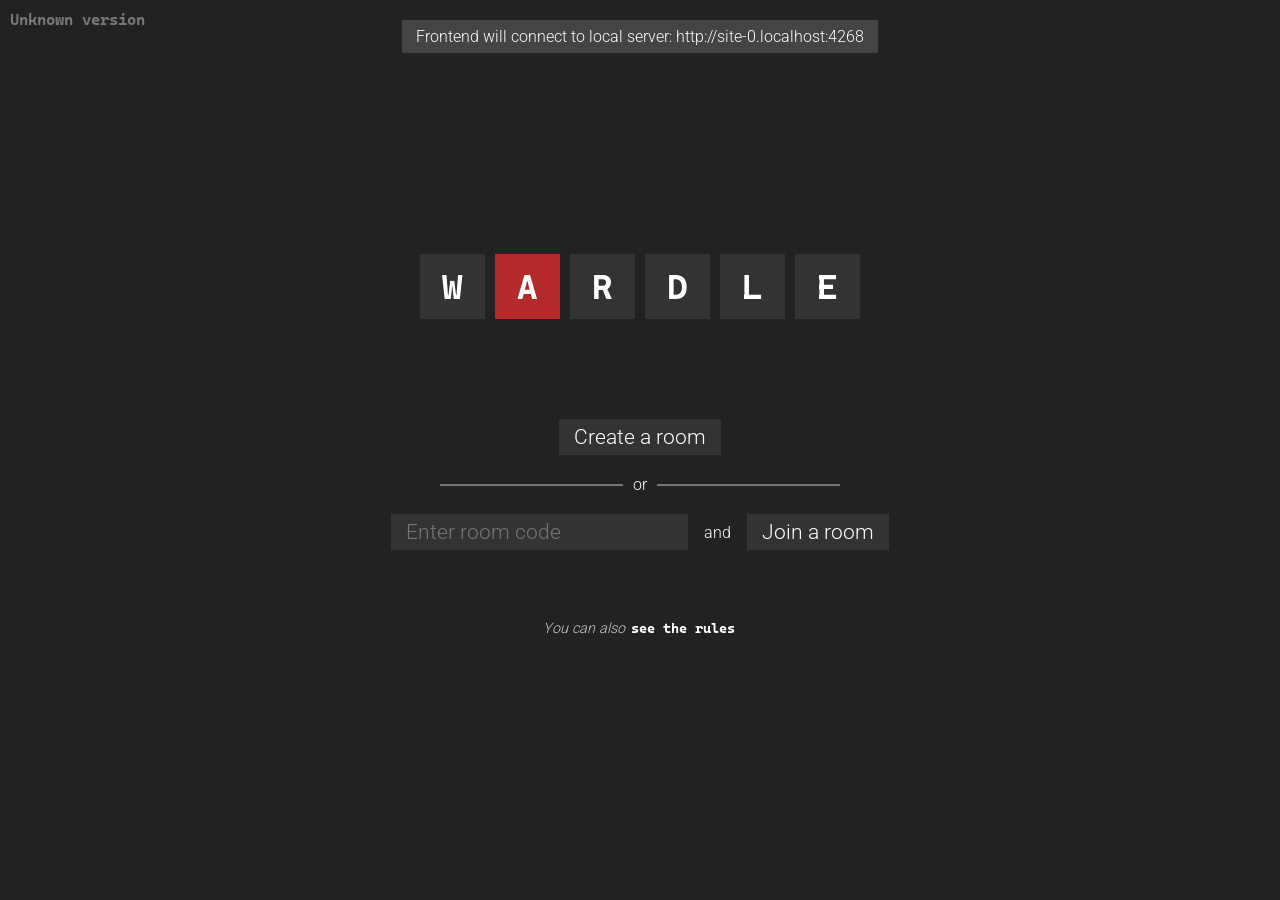
==== client/index.html @ 45e65b8f "Options style fixes" ====
<!DOCTYPE html>
<html>
  <head>
    <meta charset="utf-8">
    <title>Wardle</title>
    <link rel="stylesheet" href="main.css">
    <meta name="viewport" content="initial-scale=0.8,user-scalable=0">
    <script src="util.js" defer="defer"></script>
    <script src="panels.js" defer="defer"></script>
    <script src="toast.js" defer="defer"></script>
    <script src="grid.js" defer="defer"></script>
    <script src="keyboard.js" defer="defer"></script>
    <script src="options.js" defer="defer"></script>
    <script src="index.js" defer="defer"></script>
    
    <link rel="icon" type="image/png" href="images/icon_64.png">

    <meta id="document-title-normal" content="Wardle">
    <meta id="document-title-action-required" content="Action required! - Wardle">
  </head>
  <body>
    <div id="toasts-container">
      <div class="toast error" id="toast-disconnected">
        Connection lost!<!-- Connection perdue ! -->
      </div>
      <div class="toast error" id="room-creation-failed">
        Couldn't create room. Maybe the server is dead. <!-- Impossible de créer une salle. Le serveur est peut-être mort. -->
      </div>
      <div class="toast error" id="room-join-failed">
        Couldn't join room. Make sure the code is correct. <!-- Impossible de rejoindre la salle. Assurer vous que le code est correct. -->
      </div>
      <div class="toast" id="room-reconnected">
        Connected again! <!-- Connexion rétablie ! -->
      </div>
      <div class="toast" id="toast-invalid-word">
        Invalid word! <!-- Mot invalide ! -->
      </div>
      <div class="toast" id="toast-test">
        Test toast message.
      </div>
      <div class="toast error" id="toast-connection-fail">
        Couldn't create a connection. I have no idea what could cause this... <!-- Impossibe d'établir la connexion. Aucune idée de comment ça peut arriver... -->
      </div>
      <div class="toast" id="toast-too-late">
        Too late!<!-- Trop tard ! -->
      </div>
    </div>

    <!-- Connection menu -->
    <div class="panel no-animation" id="start-panel">
      <div class="logo">
        <div class="word-grid-cell-container">
          <div class="word-grid-cell hint-none" id="logo-0">
            <span class="word-grid-label">W</span>
          </div>
        </div>
        <div class="word-grid-cell-container">
          <div class="word-grid-cell hint-red" id="logo-1">
            <span class="word-grid-label">A</span>
          </div>
        </div>
        <div class="word-grid-cell-container">
          <div class="word-grid-cell hint-none" id="logo-2">
            <span class="word-grid-label">R</span>
          </div>
        </div>
        <div class="word-grid-cell-container">
          <div class="word-grid-cell hint-none" id="logo-3">
            <span class="word-grid-label">D</span>
          </div>
        </div>
        <div class="word-grid-cell-container">
          <div class="word-grid-cell hint-none" id="logo-4">
            <span class="word-grid-label">L</span>
          </div>
        </div>
        <div class="word-grid-cell-container">
          <div class="word-grid-cell hint-none" id="logo-5">
            <span class="word-grid-label">E</span>
          </div>
        </div>

      </div>

      <div class="flex-col" id="start-options">
        
        <button id="create-room-btn">
          Create a room<!-- Créer une salle -->
        </button>
        <span class="sep-text">or<!-- ou --></span>
        
        <div class="flex-row" id="join-room-row">
          <input id="join-room-code" placeholder="Enter room code"> <span class="text-margins">and <!-- et --></span>
          
          <button id="join-room-btn">
            Join a room <!-- Rejoindre une salle -->
          </button>
        </div>
        
        <div class="margin"></div>

        <span>
          <span class="small-text">You can also<!-- Vous pouvez aussi --></span>

          <button class="small-text link-button" id="show-rules-btn">
            see the rules <!-- voir les règles -->
          </button>
        </span>
      </div>

      <div id="version">
        Unknown version<!-- Version 1.0 -->
      </div>
    </div>

    <!-- Waiting menu for the host -->
    <div class="panel" id="wait-panel">
      <span class="room-code-label">Here's your room code:<!-- Voici votre code de salle : --></span>
      <span id="room-code"></span>
      <span class="room-code-clipboard-hint">It has already been put in your clipboard!<!-- Il est déjà dans votre presse-papier ! --></span>
      <div id="options-container">
        <span class="options-title">Game options<!-- Options de jeu --></span>
        <div id="options-container-inner">

        </div>
      </div>
      <span id="host-waiting-other-hint" class="waiting-player-hint">Waiting for another player to join...<!-- En attente d'un adversaire... --></span>
      <button id="host-ready-btn">Ready to start<!-- Prêt --></button>
      <button id="host-cancel-btn" class="link-button gray">Cancel<!-- Annuler --></button>
    </div>

    <!-- Waiting menu for the other player -->
    <div class="panel" id="wait-other">
      <span class="waiting-player-hint">Waiting for the host player to be ready...<!-- En attente de l'hôte... --></span>
      <button id="other-wait-cancel-btn" class="link-button gray">Cancel <!-- Annuler --></button>
    </div>

    <!-- Game screen -->
    <div class="panel" id="game-panel">
      <span id="ingame-room-code-container">Room code: <span id="ingame-room-code">...</span></span>
      <div id="timer">
        99
      </div>
      <div id="game-hint">
        <div id="game-hint-enter-word">Enter a word<!-- Entrez un mot --></div>
        <div id="game-hint-wait">Wait for the other player...<!-- En attente de l'adversaire... --></div>
        <div id="game-hint-sabotage">Sabotage a letter<!-- Sabotez une lettre --></div>
        <div id="hint-win">Congratulations!<!-- Félicitations ! --></div>
        <div id="hint-both-win">Congratulations!<!-- Félicitations ! --></div>
        <div id="hint-loose">Too bad!<!-- Dommage ! --></div>
        <div id="hint-loose-solution">Too bad! The word was <!-- Dommage ! Le mot était --><span id="solution-hint">XXXXX</span></div>
      </div>
      <div id="game-hint-2">
        <div id="game-hint-restart">Press enter to start a new game<!-- Appuyez sur entrer pour recommencer--></div>
        <div id="game-hint-restart-wait">Wait for the other player to also restart...<!-- En attente de l'adversaire pour recommencer... --></div>
        <div id="game-hint-other-done">The other player is waiting for you<!-- Votre adversaire vous attend --></div>
      </div>
      <div id="grids-scroll-area">
        <div class="flex-row" id="grids-container">
          <div class="word-grid" id="left-grid">
            
          </div>
          <div class="word-grid" id="right-grid">
            
          </div>
        </div>
      </div>
      <div id="keyboard">
        <!-- Populated by PopulateKeyboard() -->
      </div>
      <div id="key-enter" class="keyboard-enter"> <!-- Enter key template for PopulateKeyboard() -->
        <img id="icon-enter" class="keyboard-icon" src="images/enter.svg"/>
        <img id="icon-restart" class="keyboard-icon" src="images/restart.svg"/>
      </div>
      <div id="key-backspace" class="keyboard-backspace"> <!-- Backspace key template for PopulateKeyboard() -->
        <img id="icon-backspace" class="keyboard-icon" src="images/backspace.svg"/>
        <img id="icon-restart-options" class="keyboard-icon" src="images/options.svg"/>
      </div>
    </div>

    <!-- Changing options between two games -->
    <div class="panel" id="option-change-panel">
      <div id="options-change-container">
        <span class="options-title">Game options<!-- Options de jeu --></span>
        <div id="options-change-container-inner">
        </div>
      </div>
      <span id="option-change-waiting-other-hint" class="waiting-player-hint">Waiting for the other player...<!-- En attente de l'adversaire... --></span>
      <button id="option-change-ready-btn">Ready to start<!-- Prêt --></button>
    </div>
    
    <!-- Options readonly view -->
    <div class="panel" id="option-quick-view">
      <span class="game-start-hint">The game is about to start!</span>
      <div id="options-readonly-container">
        <span class="options-title">Game options<!-- Options de jeu --></span>
        <div id="options-readonly-container-inner">
        </div>
      </div>
    </div>


    <!-- Game rules -->
    <div class="panel" id="game-rules-panel">
      <div class="flex-row flex-column-when-screen-too-small">
        <div class="rules-example">
          <div class="word-grid-cell-container">
            <div class="word-grid-cell hint-none" id="logo-0">
              <span class="word-grid-label">W</span>
            </div>
          </div>
          <div class="word-grid-cell-container">
            <div class="word-grid-cell hint-red" id="logo-1">
              <span class="word-grid-label">A</span>
            </div>
          </div>
          <div class="word-grid-cell-container">
            <div class="word-grid-cell hint-none" id="logo-2">
              <span class="word-grid-label">R</span>
            </div>
          </div>
          <div class="word-grid-cell-container">
            <div class="word-grid-cell hint-none" id="logo-3">
              <span class="word-grid-label">D</span>
            </div>
          </div>
          <div class="word-grid-cell-container">
            <div class="word-grid-cell hint-none" id="logo-4">
              <span class="word-grid-label">L</span>
            </div>
          </div>
          <div class="word-grid-cell-container">
            <div class="word-grid-cell hint-none" id="logo-5">
              <span class="word-grid-label">E</span>
            </div>
          </div>
        </div>

        <span class="rules-title">game rules</span>
        <!--<span class="rules-title">Règles du jeu</span>-->
      </div>

      <div class="rules-container">
      <p>
        This game is just like New York Times' <a class="link-button" href="https://www.nytimes.com/games/wordle/index.html">Wordle</a>, but in multiplayer.
      </p>

      <h2>
        Guess...
      </h2>

      <p>
        You and your opponent have to guess the same secret word. To gain clues, enter an existing 5-letter word each turn, while your opponent does the same. You have 6 turns to guess the word.
      </p>

      <h2>
        ... sabotage...
      </h2>

      <p>
        Then, sabotage one letter in your opponent's word. They will not have any information on the letter you choose.
      </p>

      <h2>
        ... and get hints.
      </h2>

      <p>
        Finally, you see hints for your word. Each color has a specific meaning: <br/>
      </p>
      <div class="rules-example">
        <div class="word-grid-cell-container">
          <div class="word-grid-cell hint-green" id="logo-0">
            <span class="word-grid-label">R</span>
          </div>
        </div>
        <div class="word-grid-cell-container">
          <div class="word-grid-cell hint-none" id="logo-1">
            <span class="word-grid-label">U</span>
          </div>
        </div>
        <div class="word-grid-cell-container">
          <div class="word-grid-cell hint-red" id="logo-2">
            <span class="word-grid-label">L</span>
          </div>
        </div>
        <div class="word-grid-cell-container">
          <div class="word-grid-cell hint-yellow" id="logo-3">
            <span class="word-grid-label">E</span>
          </div>
        </div>
        <div class="word-grid-cell-container">
          <div class="word-grid-cell hint-none" id="logo-4">
            <span class="word-grid-label">S</span>
          </div>
        </div>
      </div>
      <ul>
        <li>Here, the letter <span class="rule-letter">R</span> is in the secret word and is in the correct spot.</li>
        <li>The letter <span class="rule-letter">E</span> is in the secret word, but in the wrong spot.</li>
        <li>The letter <span class="rule-letter">L</span> has been sabotaged by your opponent. It may or may not be in the word.</li>
        <li>The other letters are not in the secret word.</li>
      </ul>
      </div>

      <!-- VERSION FRANCAIS DES RÈGLES
      
      <div class="rules-container">
      <p>
        Ce jeu fonctionne comme le <a class="link-button" href="https://www.nytimes.com/games/wordle/index.html">Wordle</a> du New York Times, mais en multijoueur.
      </p>

      <p>
        Vous et votre adversaire devez deviner un même mot secret. Celui qui y arrivera en premier remportera la partie. Pour obtenir des indices, vous entrez des mots existants de 5 lettres pendant chacun des 6 tours de jeu, en même temps que votre adversaire.
      </p>

      <p>
        Ensuite sabotez une lettre de votre adversaire. À la fin du tour, aucune information ne sera disponible sur la lettre que vous choisissez.
      </p>

      <p>
        Si vous jouez avec un timer, une fois qu'un joueur a fait son action (choisis son mot ou la lettre à saboter), l'autre a un temps limité pour faire la sienne. Si un joueur n'a plus de temps, une action (plutôt) aléatoire sera choisie pour lui.
      </p>

      <p>
        Enfin, vous voyez les indices pour votre mot. Chaque couleur à une signification particulière : <br/>
      </p>
      <div class="rules-example">
        <div class="word-grid-cell-container">
          <div class="word-grid-cell hint-green" id="logo-0">
            <span class="word-grid-label">R</span>
          </div>
        </div>
        <div class="word-grid-cell-container">
          <div class="word-grid-cell hint-none" id="logo-1">
            <span class="word-grid-label">U</span>
          </div>
        </div>
        <div class="word-grid-cell-container">
          <div class="word-grid-cell hint-red" id="logo-2">
            <span class="word-grid-label">L</span>
          </div>
        </div>
        <div class="word-grid-cell-container">
          <div class="word-grid-cell hint-yellow" id="logo-3">
            <span class="word-grid-label">E</span>
          </div>
        </div>
        <div class="word-grid-cell-container">
          <div class="word-grid-cell hint-none" id="logo-4">
            <span class="word-grid-label">S</span>
          </div>
        </div>
      </div>
      <ul>
        <li>Ici, la lettre <span class="rule-letter">R</span> est dans le mot secret, à cette place.</li>
        <li>La lettre <span class="rule-letter">E</span> est dans le mot secret, mais n'est pas à cette place.</li>
        <li>Votre adversaire a saboté la lettre <span class="rule-letter">L</span>. Vous n'avez pas d'information sur cette lettre. Elle peut être dans le mot secret, ou pas, à cette place, ou pas. Après, peut-être que votre adversaire n'a pas saboté cette lettre au hasard...</li>
        <li>Les autres lettres ne sont pas dans le mot secret.</li>
      </ul>
      </div>
      
      -->

      <button id="rules-done-btn">
        OK
      </button>
        
    </div>

    <div id="loading-screen">
      <span>
        Loading... <!-- Chargement... -->
      </span>
    </div>
  </body>
</html>
---- client/main.css ----
* {
    --bg: #222;
    --bg-l: #2a2a2a;
    --bg-ll: #333;
    --bg-lll: #444;

    --prim: #b42a2a;

    --hint-green: #538d4e;
    --hint-yellow: #b59f3b;
    --hint-red: #b42a2a;

    --sabotage-clickable: #b64343;

    --txt: #fff;
    --txt-d: #ccc;
    --txt-dd: #777;

    --keyboard-no-hint: #444;
    --hint-gray-keyboard: #2b2b2b;
    --hint-gray-keyboard-text: #fff;

    box-sizing: border-box;

    font-family: roboto;
}

body {
    overflow: hidden;
    margin: 0;
    color: var(--txt);
}

body, .panel {
    background-color: var(--bg);
}

.panel {
    position: absolute;
    width: 100vw;
    height: 100vh;
    left: 0;
    top: 0;

    z-index: -10;

    display: flex;
    flex-direction: column;
    align-items: center;
    justify-content: center;

    animation: panel-appear 500ms cubic-bezier(0.83, 0, 0.263, 1.006) 0s 1 forwards;
}

.no-animation {
    animation: none !important;
}

*::selection {
    background-color: var(--prim);
}

button, input, select {
    background-color: var(--bg-ll);
    border: 0;
    color: white;
    padding: 6px 15px;
    font-size: 1.3em;
    cursor: pointer;

    transition: 200ms;
}

*:focus-visible {
    outline: 4px solid var(--prim);
    border: none;
}

button:hover {
    transform: scale(1.1);
}

button.connecting {
    opacity: 0.5;
    color: transparent;
    position: relative;
}

button.connecting::after {
    content: "Connecting...";
    color: var(--txt-d);
    display: block;
    position: absolute;
    width: 100%;
    left: 0;
    top: 50%;
    transform: translate(0, -50%);
    text-align: center;
    line-height: 100%;
}

.hidden {
    display: none !important;
}

.sep-text {
    position: relative;
    display: block;
    margin: 20px;
    color: var(--txt);
    text-align: center;
    background-color: var(--bg);
    padding: 0 10px;
}

.sep-text::before {
    content: " ";
    display: block;
    width: 400px;
    height: 2px;
    background-color: var(--txt-dd);
    position: absolute;
    top: calc(50% - 1px);
    left: calc(-200px + 50%);
    z-index: -5;
}

.margin {
    width: 60px;
    height: 60px;
}

.small-text {
    font-size: 0.9em;
    color: var(--txt-d);
    font-style: italic;
}

.link-button {
    color: white;
    margin: 10px 2px;
    background-color: transparent;
    display: inline;
    padding: 0;
    text-decoration: none;
    font-family: cascadia;
    font-style: normal;
}

.link-button:hover {
    transform: none;
    text-decoration: underline;
}

.link-button.gray {
    color: var(--txt-dd);
    font-size: 1.0em;
}

.flex-col {
    display: flex;
    flex-direction: column;
    align-items: center;
    justify-content: center;
}

.flex-row {
    display: flex;
    flex-direction: row;
    align-items: center;
    justify-content: center;
}

.text-margins {
    margin-left: 1em;
    margin-right: 1em;
}

#room-code {
    margin: 10px;
    font-size: 4em;
    font-family: cascadia;
}

.room-code-clipboard-hint {
    color: var(--txt-d);
    font-style: italic;
    font-size: 0.9em;
}

.waiting-player-hint {
    color: var(--txt-d);
    font-size: 1.5em;
}

.room-join-error {
    color: #e24e4e;
    margin-top: 40px;
}

#game-hint {
    font-size: 1.7em;
    text-align: center;
    height: 40px;
}

#game-hint-2 {
    font-size: 1em;
    text-align: center;
    color: var(--txt-d);
    font-style: italic;
    height: 30px;
}

#solution-hint {
    font-family: cascadia;
}

.sub-hidden {
    display: none;
}

.logo {
    display: flex;
    flex-direction: row;
    gap: 10px;
    align-items: center;
    justify-content: center;
    margin-bottom: 100px;
}

.logo .word-grid-cell {
    opacity: 0;
}

.logo .word-grid-cell.animate-hint {
    opacity: 1;
}

.rules-example {
    display: flex;
    flex-direction: row;
    gap: 8px;
    align-items: center;
    justify-content: center;
    margin: 0px;
}

#loading-screen {
    width: 100%;
    height: 100%;
    position: absolute;
    z-index: 10000;
    background-color: var(--bg);

    display: flex;
    align-items: center;
    justify-content: center;
}

#loading-screen span {
    font-size: 3em;
    color: var(--txt-d);
}

#start-options.animate {
    animation: start-options-animation 500ms ease 0s 1 forwards;
}

@keyframes start-options-animation {
    0% {
        margin-top: 150px;
        opacity: 0;
    }
    100% {
        opacity: 1;
    }
}

#version {
    position: absolute;
    left: 10px;
    top: 10px;
    color: var(--txt-dd);
    font-family: cascadia;
}

#timer {
    font-size: 2em;
    font-family: cascadia;
    height: 40px;
}

.rules-title {
    font-size: 2em;
    font-family: cascadia;
    margin: 20px 0 20px 20px;
}

.rule-letter {
    font-family: cascadia;
    display: inline;
}

.rules-container {
    align-items: start;
    max-width: 500px;
    text-align: justify;
    margin: 0 20px;
}

#host-cancel-btn, #other-wait-cancel-btn {
    margin-top: 20px;
}

#leave-confirmation-panel {
    gap: 10px;
}

#ingame-room-code-container {
    font-size: 0.9em;
    color: var(--txt-dd);
    position: absolute;
    left: 5px;
    top: 5px;
}

#ingame-room-code {
    font-family: cascadia;
}

@keyframes panel-appear {
    0% {
        transform: translateY(100px);
        opacity: 0;
    }
    70% {
        opacity: 1;
    }
    100% {
        transform: none;
    }
}

/* WORD GRID */

.word-grid {
    display: grid;
    grid-template-columns: repeat(5, auto);
    gap: 5px;
    margin: 30px 50px 50px 50px;

    transition: 200ms;
}

.word-grid.inactive {
    opacity: 0.6;
}

.word-grid-cell {
    width: 70px;
    height: 70px;
    display: flex;
    justify-content: center;
    align-items: center;
}

.word-grid-cell.empty {
    border: 2px solid var(--bg-ll);
}

.word-grid-cell.typed-unchecked {
    border: 2px solid var(--bg-lll);
}

.word-grid-cell.hint-green {
    background-color: var(--hint-green);
}

.word-grid-cell.hint-yellow {
    background-color: var(--hint-yellow);
}

.word-grid-cell.hint-red {
    background-color: var(--hint-red);
}

.word-grid-cell.hint-none {
    background-color: var(--bg-ll);
}

.word-grid-cell.sabotage-target {
    border-color: var(--hint-red);
    transition: 150ms;
}
.word-grid-cell.sabotage-target:hover {
    border-width: 6px;
}

.word-grid-label {
    font-size: 2.2em;
    pointer-events: none;
    user-select: none;
    font-family: cascadia;
}

.word-grid-cell.animate-type {
    animation: word-grid-type 100ms ease 0s 1 forwards;
}
.word-grid-cell.animate-hint {
    animation: word-grid-hint 200ms ease 0s 1 forwards;
}
.word-grid-cell.invalid-animation {
    animation: word-grid-invalid 300ms ease 0s 1 forwards;
}
.word-grid-cell.win-animation {
    transition: 300ms;
    animation: 
        word-grid-win-start 700ms ease-in-out 0s 1 forwards,
        word-grid-win-loop 1000ms alternate infinite ease-in-out 700ms;
    box-shadow: 0 0 10px -3px var(--bg);
}
.word-grid-cell.win-animation .word-grid-label {
    animation: 
        word-grid-win-label 700ms ease-in-out 0s 1 backwards;
}

.rules-example .word-grid-cell {
    width: 50px;
    height: 50px;
}

.rules-example .word-grid-label {
    font-size: 1.8em;
}

@keyframes word-grid-type {
    0% {
        transform: scale(1);
    }
    50% {
        transform: scale(1.2);
    }
    100% {
        transform: scale(1);
    }
}

@keyframes word-grid-hint {
    0% {
        transform: scale(1);
    }
    50% {
        transform: scale(0, 1);
    }
    100% {
        transform: scale(1);
    }
}

@keyframes word-grid-invalid {
    0% {
        transform: translate(0, 0);
    }
    20% {
        transform: translate(10px, 0);
    }
    40% {
        transform: translate(-10px, 0);
    }
    60% {
        transform: translate(10px, 0);
    }
    80% {
        transform: translate(-10px, 0);
    }
    100% {
        transform: translate(0, 0);
    }
}

@keyframes word-grid-win-start {
    0% {
        transform: translate(0, 0) rotate(0);
    }
    100% {
        transform: translate(0, 10px) rotate(360deg);
    }
}

@keyframes word-grid-win-label {
    0% {
        transform: rotate(0);
    }
    99% {
        transform: rotate(-359deg);
    }
    100% {
        transform: rotate(-360deg);
    }
}

@keyframes word-grid-win-loop {
    0% {
        transform: translate(0, 10px);
    }
    100% {
        transform: translate(0, -10px);
    }
}

/* KEYBOARD */

#keyboard {
    display: flex;
    flex-direction: column;
    align-items: stretch;
    justify-content: stretch;
    gap: 7px;
    width: 550px;
}

.keyboard-line {
    display: flex;
    flex-direction: row;
    align-items: stretch;
    justify-content: stretch;
    height: 60px;
    gap: 7px;
}

.keyboard-letter, .keyboard-enter, .keyboard-backspace {
    width: 1px;
    flex-grow: 1;

    display: flex;
    align-items: center;
    justify-content: center;
    background-color: var(--keyboard-no-hint);

    transition: 600ms;
}

.keyboard-enter, .keyboard-backspace {
    flex-grow: 1.5;
}

.keyboard-void {
    width: 1px;
    flex-grow: 0.3;
}

.keyboard-letter > span {
    font-size: 1.6em;
}

.keyboard-enter > span{
    font-size: 1.2em;
}

.keyboard-backspace > span {
    font-size: 0.8em;
}

.keyboard-letter:hover, .keyboard-enter:hover, .keyboard-backspace:hover {
    filter: brightness(1.2);
}

.keyboard-letter *, .keyboard-enter *, .keyboard-backspace * {
    pointer-events: none;
    user-select: none;
}

.keyboard-letter.hint-gray {
    background-color: var(--hint-gray-keyboard);
    color: var(--hint-gray-keyboard-text);
}

.keyboard-letter.hint-green {
    background-color: var(--hint-green);
}

.keyboard-letter.hint-red {
    background-color: var(--hint-red);
}

.keyboard-letter.hint-yellow {
    background-color: var(--hint-yellow);
}

.keyboard-icon {
    filter: invert(1);
    width: 80%;
    max-height: 70%;
}

/* TOASTS */

#toasts-container {
    position: absolute;
    width: 100vw;

    display: flex;
    justify-content: center;
    align-items: center;

    transition: 400ms ease-out;
}

#toasts-container {
    top: -100px;
    transform: scale(0.5);
}

#toasts-container.visible {
    top: 20px;
    transform: scale(1);
}

.toast {
    display: block;
    background-color: var(--bg-lll);
    padding: 7px 14px;
}

.toast.error {
    background-color: var(--hint-red);
}

/* OPTIONS */

#options-container, #options-change-container, #options-readonly-container {
    position: relative;
    margin: 60px 0 50px 0;
    border: 2px solid var(--bg-lll);

    display: flex;
    flex-direction: column;
    align-items: center;
    justify-content: center;
    gap: 15px;

    padding: 30px 100px 25px 100px;
}

#options-container-inner, #options-change-container-inner, #options-readonly-container {
    display: flex;
    flex-direction: column;
    align-items: center;
    justify-content: center;
    gap: 10px;
}

.options-title {
    background-color: var(--bg);
    position: absolute;
    font-size: 1.3em;
    text-wrap: nowrap;

    top: 0;
    left: 50%;
    transform: translate(-50%, -50%);
    padding: 0 5px;
}

.option-name {
    font-size: 1.3em;
}

.option-description {
    font-style: italic;
    color: var(--txt-d);
    font-size: 0.9em;
    margin-top: -8px;
    text-align: center;
}

.option-select {
    margin-left: 10px;
}

.option-row {
    display: flex;
    flex-direction: row;
    align-items: baseline;
    justify-content: center;
}

.option-value-text {
    font-size: 1.4em;
    font-weight: bold;
    margin: 2px 0 2px 5px;
}

.game-start-hint {
    font-size: 1.4em;
    font-weight: bold;
}

/* RESPONSIVENESS */

@media (max-height: 900px) {
    #left-grid, #right-grid {
        margin: 10px 20px 40px 20px;
    }

    .keyboard-line {
        height: 65px;
    }

    .word-grid-cell {
        height: 65px;
        width: 65px;
    }

    #grids-container {
        padding: 0 calc(50vw - 20px - 2.5*65px - 10px);
    }
}

@media (max-height: 850px) {
    body {
        font-size: 0.8em;
    }

    #keyboard {
        width: 450px;
        margin-bottom: 30px;
        gap: 3px;
    }

    .keyboard-line {
        height: 55px;
        gap: 3px;
    }

    .word-grid-cell {
        height: 55px;
        width: 55px;
    }

    #grids-container {
        padding: 0 calc(50vw - 20px - 2.5*60px - 10px);
    }
}

@media (max-width: 1000px) {
    #left-grid, #right-grid {
        margin: 30px 20px 50px 20px;
    }
}

@media (max-width: 850px) {
    #grids-container {
        width: fit-content;
        padding: 0 calc(50vw - 20px - 2.5*70px - 10px);
    }

    #grids-scroll-area {
        width: 100vw;
        overflow-x: auto;
    }

    #keyboard {
        width: 95vw;
        margin-bottom: 30px;
        gap: 4px;
    }

    .keyboard-line {
        height: 75px;
        gap: 4px;
    }
}

@media (max-width: 600px) {
    #join-room-row {
        flex-direction: column;
        gap: 10px;
    }

    .logo .word-grid-cell-container, .logo .word-grid-cell {
        width: 60px;
        height: 60px;
    }

    .flex-column-when-screen-too-small {
        flex-direction: column;
    }

    #options-container, #options-change-container, #options-readonly-container {
        padding-left: 30px;
        padding-right: 30px;
        margin-left: 10px;
        margin-right: 10px;
    }
}

/* FONTS */

@font-face {
    font-family: cascadia;
    src: url(fonts/CascadiaCode-Bold.ttf);
}

@font-face {
    font-family: roboto;
    src: url(fonts/Roboto-Light.ttf);
}
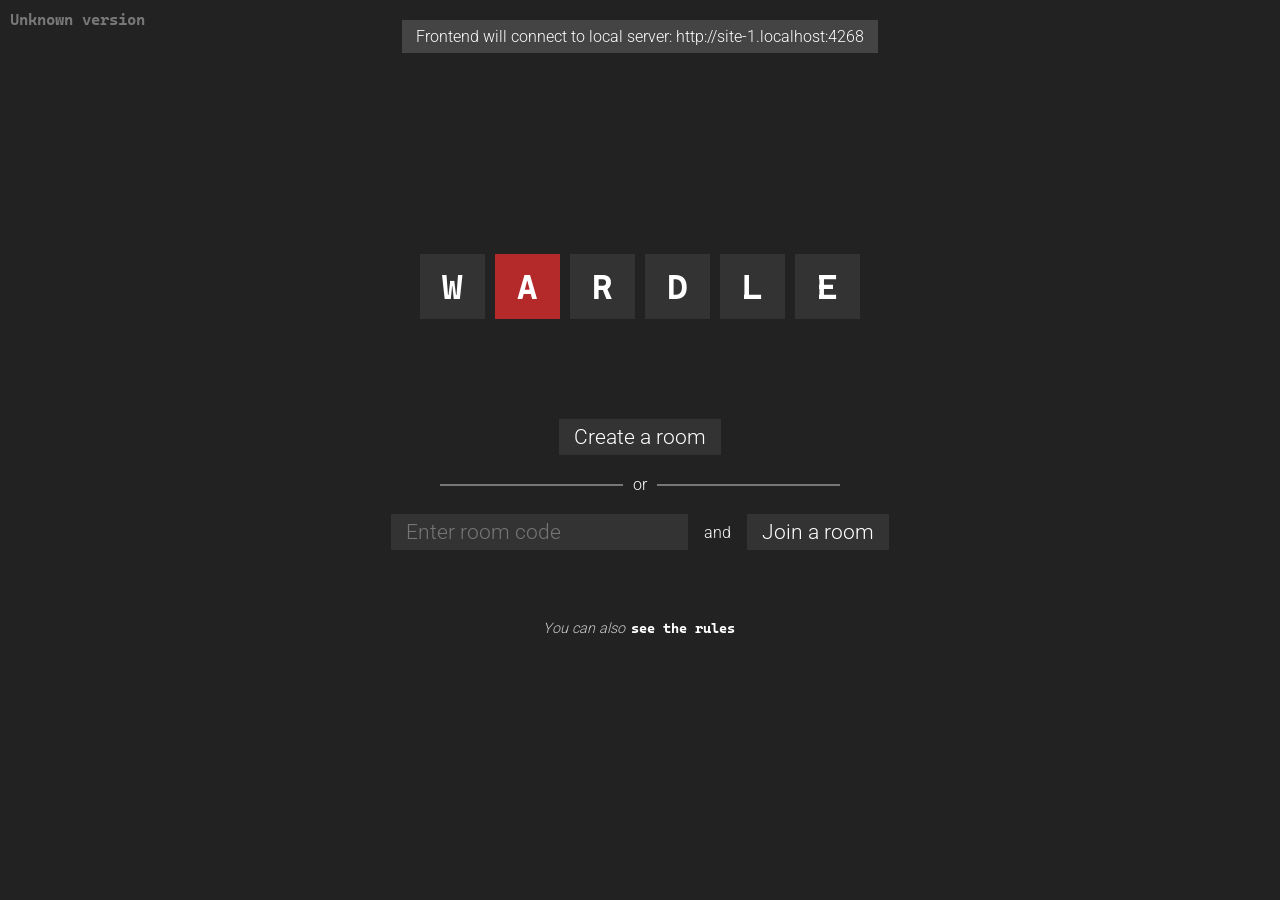
==== commit ef61674b: "Only show readonly options for player that didn't modify them" ====
--- a/client/index.html
+++ b/client/index.html
@@ -120,9 +120,9 @@
       <span class="room-code-clipboard-hint">It has already been put in your clipboard!<!-- Il est déjà dans votre presse-papier ! --></span>
       <div id="options-container">
         <span class="options-title">Game options<!-- Options de jeu --></span>
-        <div id="options-container-inner">
-
-        </div>
+        <fieldset id="options-container-inner">
+
+        </fieldset>
       </div>
       <span id="host-waiting-other-hint" class="waiting-player-hint">Waiting for another player to join...<!-- En attente d'un adversaire... --></span>
       <button id="host-ready-btn">Ready to start<!-- Prêt --></button>
@@ -182,8 +182,8 @@
     <div class="panel" id="option-change-panel">
       <div id="options-change-container">
         <span class="options-title">Game options<!-- Options de jeu --></span>
-        <div id="options-change-container-inner">
-        </div>
+        <fieldset id="options-change-container-inner">
+        </fieldset>
       </div>
       <span id="option-change-waiting-other-hint" class="waiting-player-hint">Waiting for the other player...<!-- En attente de l'adversaire... --></span>
       <button id="option-change-ready-btn">Ready to start<!-- Prêt --></button>
--- a/client/main.css
+++ b/client/main.css
@@ -76,6 +76,17 @@
 *:focus-visible {
     outline: 4px solid var(--prim);
     border: none;
+}
+
+*[disabled="disabled"] input, *[disabled="disabled"] select {
+    filter: brightness(0.7);
+    opacity: 0.7;
+}
+
+fieldset {
+    border: none;
+    margin: 0;
+    padding: 0;
 }
 
 button:hover {
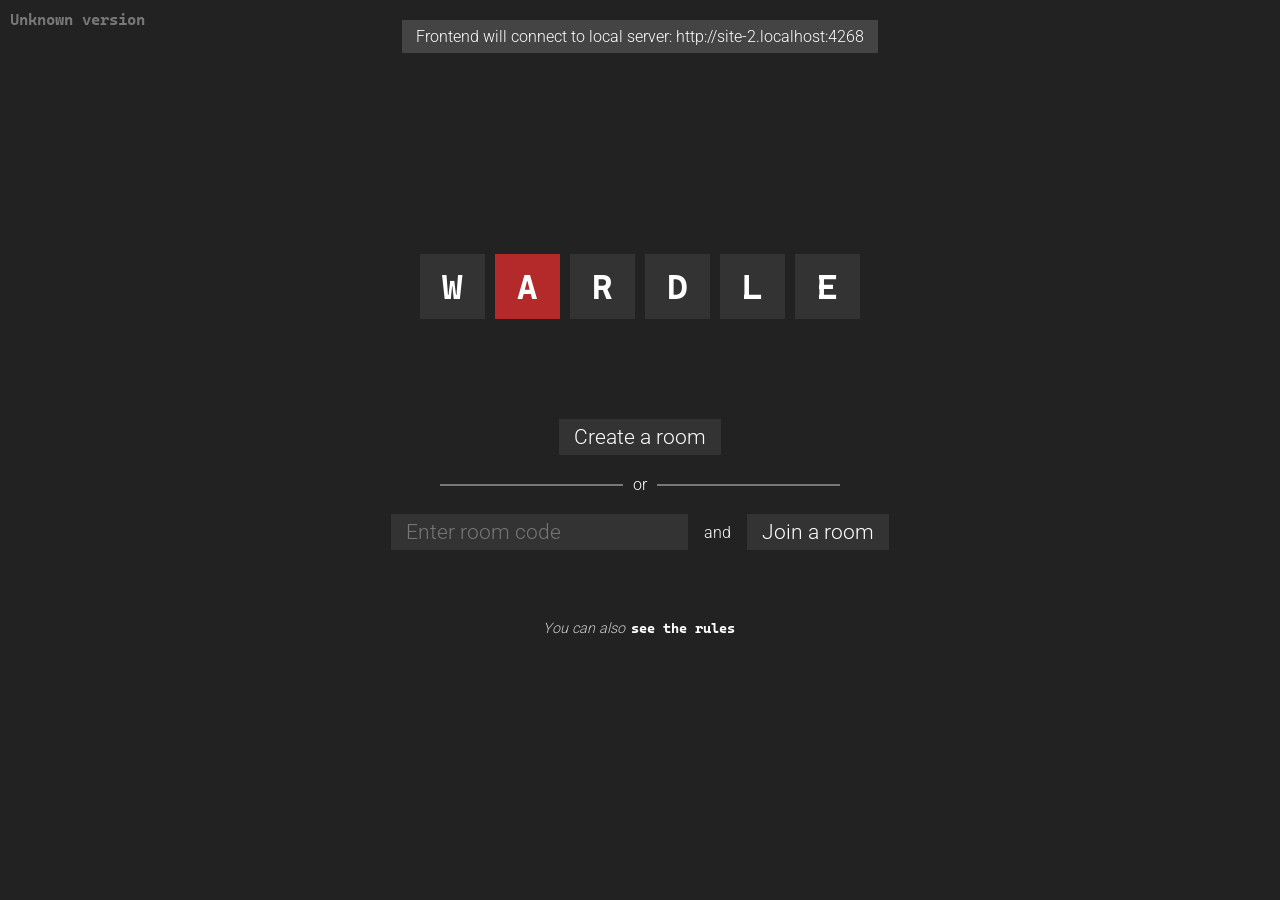
==== commit 98d25435: "AZERTY keyboard for french" ====
--- a/client/index.html
+++ b/client/index.html
@@ -168,11 +168,11 @@
       <div id="keyboard">
         <!-- Populated by PopulateKeyboard() -->
       </div>
-      <div id="key-enter" class="keyboard-enter"> <!-- Enter key template for PopulateKeyboard() -->
+      <div id="key-enter-template" class="keyboard-enter"> <!-- Enter key template for PopulateKeyboard() -->
         <img id="icon-enter" class="keyboard-icon" src="images/enter.svg"/>
         <img id="icon-restart" class="keyboard-icon" src="images/restart.svg"/>
       </div>
-      <div id="key-backspace" class="keyboard-backspace"> <!-- Backspace key template for PopulateKeyboard() -->
+      <div id="key-backspace-template" class="keyboard-backspace"> <!-- Backspace key template for PopulateKeyboard() -->
         <img id="icon-backspace" class="keyboard-icon" src="images/backspace.svg"/>
         <img id="icon-restart-options" class="keyboard-icon" src="images/options.svg"/>
       </div>
--- a/client/main.css
+++ b/client/main.css
@@ -607,6 +607,10 @@
     max-height: 70%;
 }
 
+#key-enter-template, #key-backspace-template {
+    display: none;
+}
+
 /* TOASTS */
 
 #toasts-container {
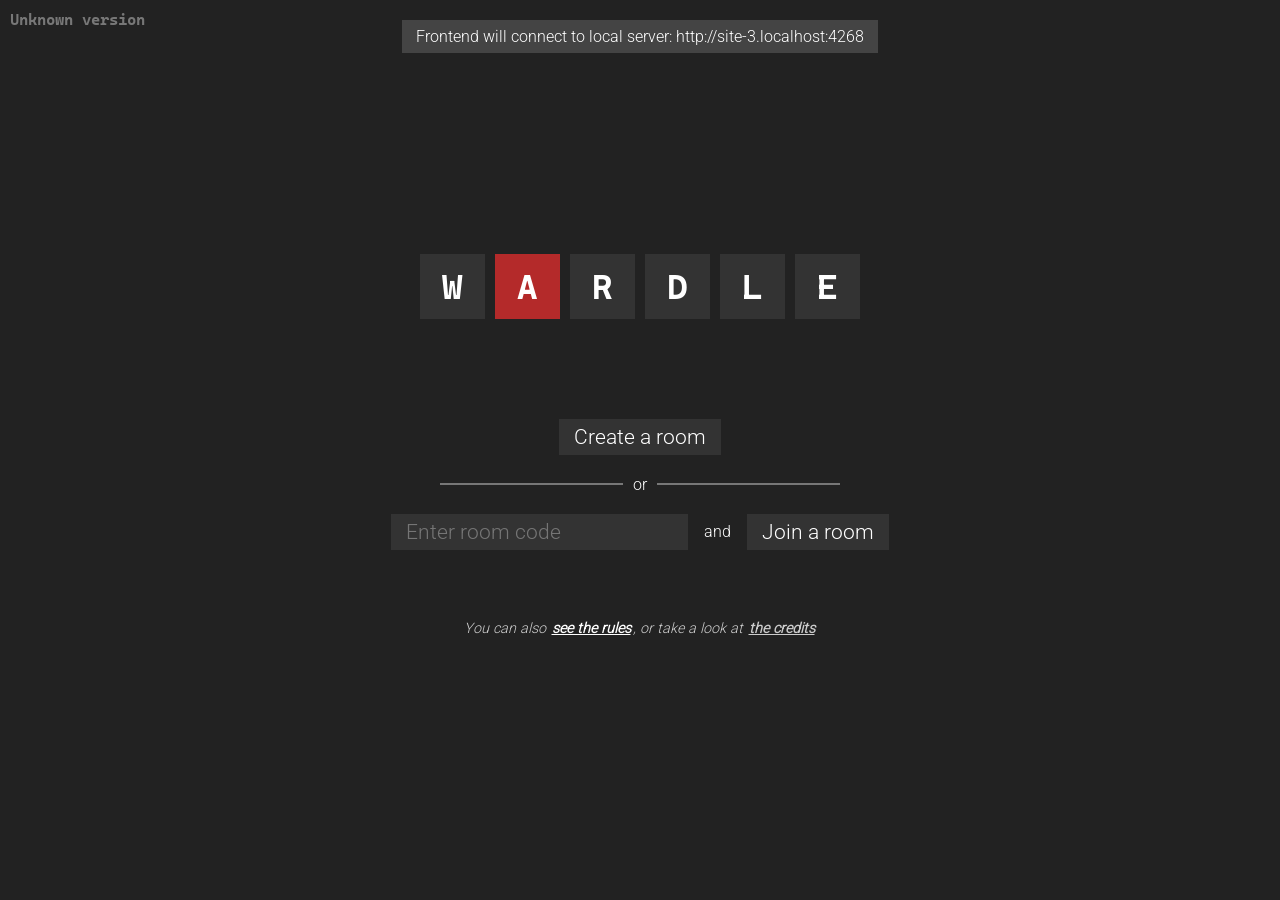
==== commit 27b14941: "Added credits" ====
--- a/client/index.html
+++ b/client/index.html
@@ -104,6 +104,9 @@
 
           <button class="small-text link-button" id="show-rules-btn">
             see the rules <!-- voir les règles -->
+          </button><span class="small-text">, or take a look at</span>
+          <button class="small-text link-button small" id="show-credits-btn">
+            the credits <!-- voir les règles -->
           </button>
         </span>
       </div>
@@ -368,6 +371,24 @@
         
     </div>
 
+    <div class="panel" id="credits-panel">
+      <span>
+        This game was made by Arsène Bousquet and Alexis Depradeux
+      </span>
+
+      <span>
+        The website is hosted by <a href="https://rezel.net/">Rezel</a>
+      </span>
+      
+      <span>
+        The source code is available <a href="https://github.com/Sergueille/Wardle">on GitHub</a>
+      </span>
+
+      <button id="credits-done-btn">
+        OK
+      </button>
+    </div>
+
     <div id="loading-screen">
       <span>
         Loading... <!-- Chargement... -->
--- a/client/main.css
+++ b/client/main.css
@@ -149,25 +149,30 @@
     font-style: italic;
 }
 
-.link-button {
+.link-button, a {
     color: white;
     margin: 10px 2px;
     background-color: transparent;
     display: inline;
     padding: 0;
-    text-decoration: none;
-    font-family: cascadia;
-    font-style: normal;
-}
-
-.link-button:hover {
+    font-weight: bolder;
+    text-decoration: underline;
+}
+
+.link-button:hover, a:hover {
     transform: none;
     text-decoration: underline;
 }
 
-.link-button.gray {
+.link-button.gray, a.gray {
     color: var(--txt-dd);
     font-size: 1.0em;
+}
+
+.link-button.small, a.small {
+    color: var(--txt-d);
+    font-family: roboto;
+    font-weight: bold;
 }
 
 .flex-col {
@@ -342,6 +347,10 @@
     font-family: cascadia;
 }
 
+#credits-panel {
+    gap: 20px;
+}
+
 @keyframes panel-appear {
     0% {
         transform: translateY(100px);
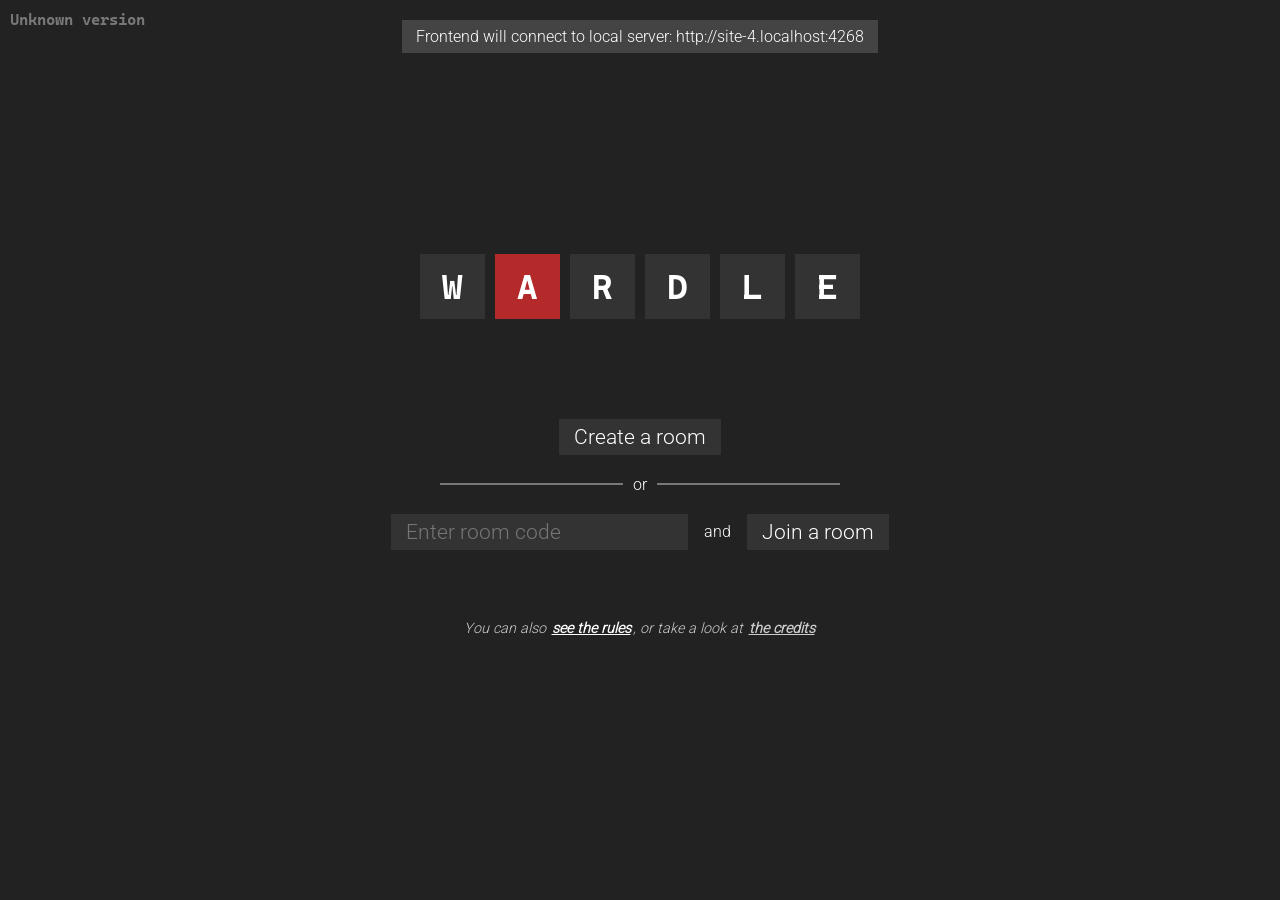
==== commit 69d0a2e0: "index.html : remove "on" from "on github" hyperlink" ====
--- a/client/index.html
+++ b/client/index.html
@@ -381,7 +381,7 @@
       </span>
       
       <span>
-        The source code is available <a href="https://github.com/Sergueille/Wardle">on GitHub</a>
+        The source code is available on <a href="https://github.com/Sergueille/Wardle">GitHub</a>
       </span>
 
       <button id="credits-done-btn">
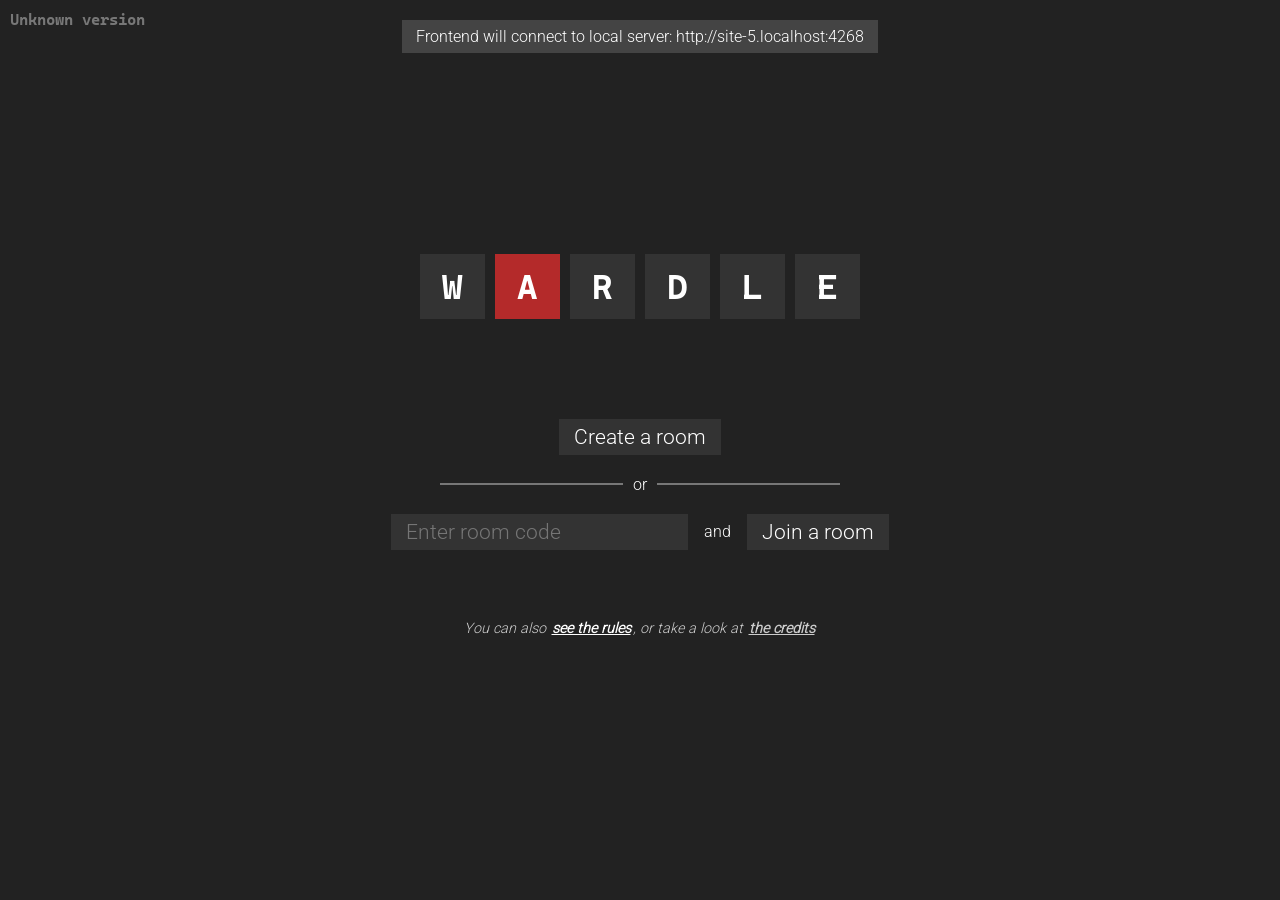
==== commit 42cf47cf: "Added MIT license" ====
--- a/client/index.html
+++ b/client/index.html
@@ -381,7 +381,7 @@
       </span>
       
       <span>
-        The source code is available on <a href="https://github.com/Sergueille/Wardle">GitHub</a>
+        The source code is available on <a href="https://github.com/Sergueille/Wardle">GitHub</a> under the <a href="https://mit-license.org/">MIT licence</a>
       </span>
 
       <button id="credits-done-btn">
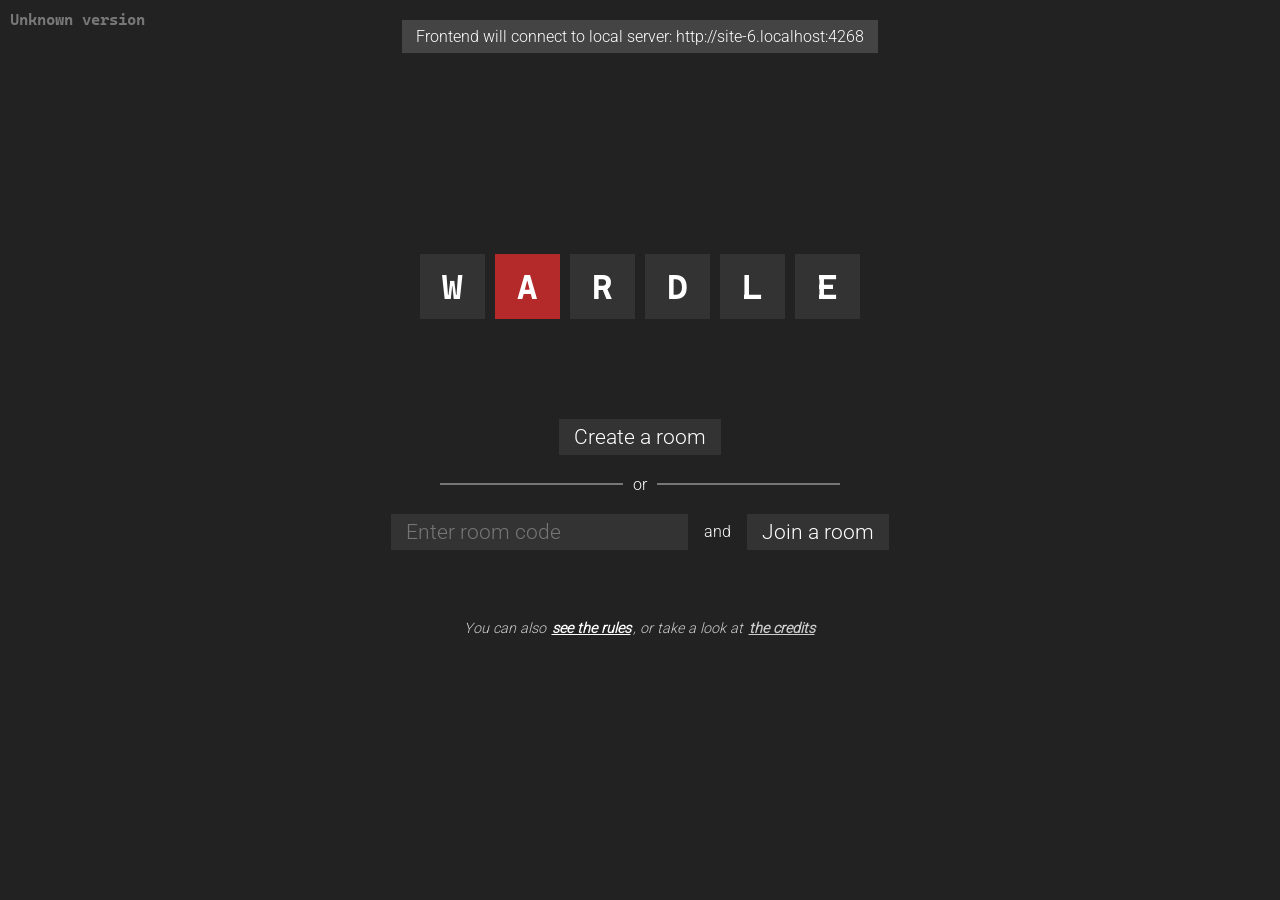
==== commit 65eb531e: "Fixed reconnections Previously broken by c7c0e98 Also added an additional toast" ====
--- a/client/index.html
+++ b/client/index.html
@@ -29,6 +29,9 @@
       <div class="toast error" id="room-join-failed">
         Couldn't join room. Make sure the code is correct. <!-- Impossible de rejoindre la salle. Assurer vous que le code est correct. -->
       </div>
+      <div class="toast" id="room-reconnecting">
+        Trying to reconnect...
+      </div>
       <div class="toast" id="room-reconnected">
         Connected again! <!-- Connexion rétablie ! -->
       </div>
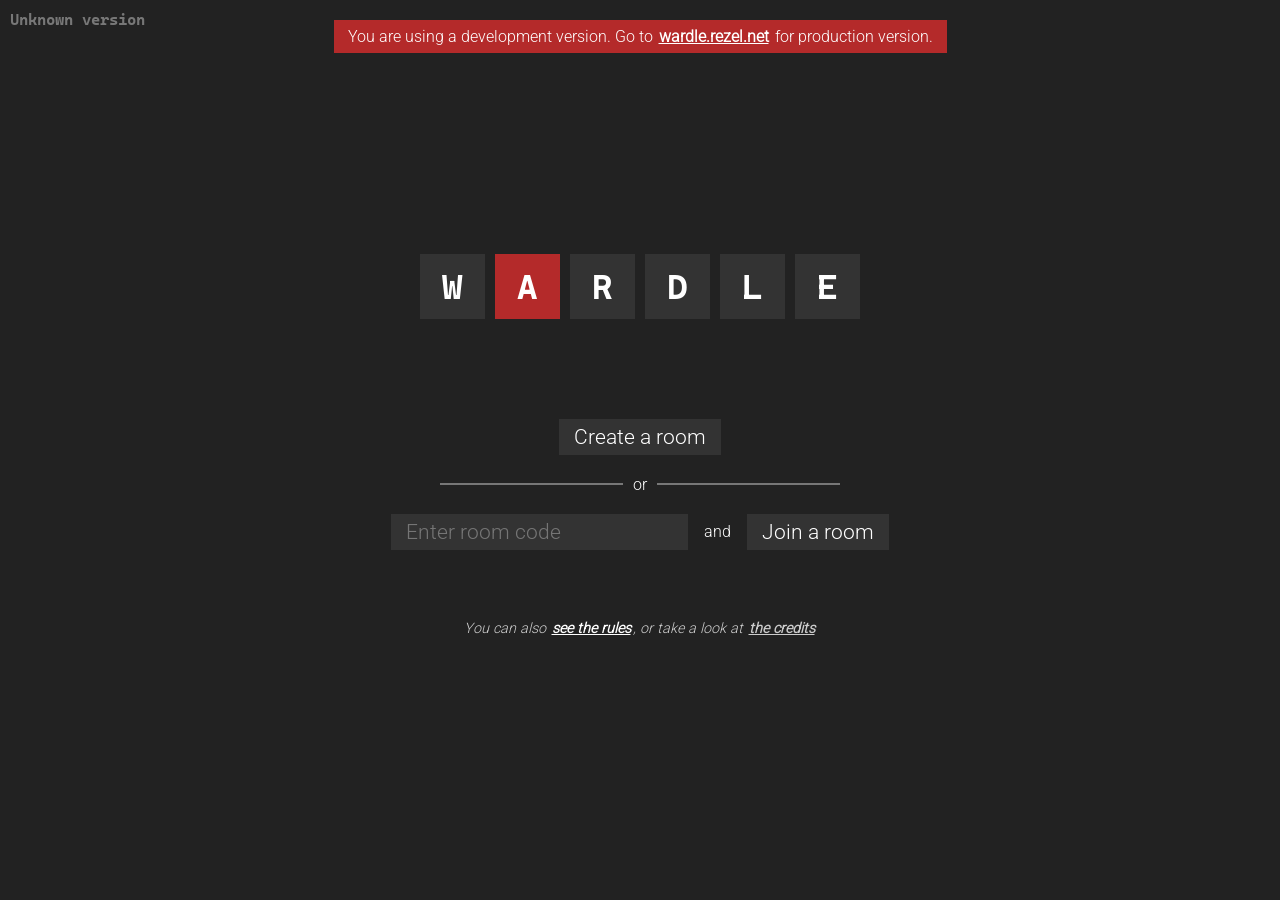
==== commit f10b5df3: "Change default branch to production" ====
--- a/client/index.html
+++ b/client/index.html
@@ -47,6 +47,9 @@
       <div class="toast" id="toast-too-late">
         Too late!<!-- Trop tard ! -->
       </div>
+      <div class="toast error" id="toast-other-version">
+        You are using a development version. Go to <a href="wardle.rezel.net">wardle.rezel.net</a> for production version.
+      </div>
     </div>
 
     <!-- Connection menu -->
